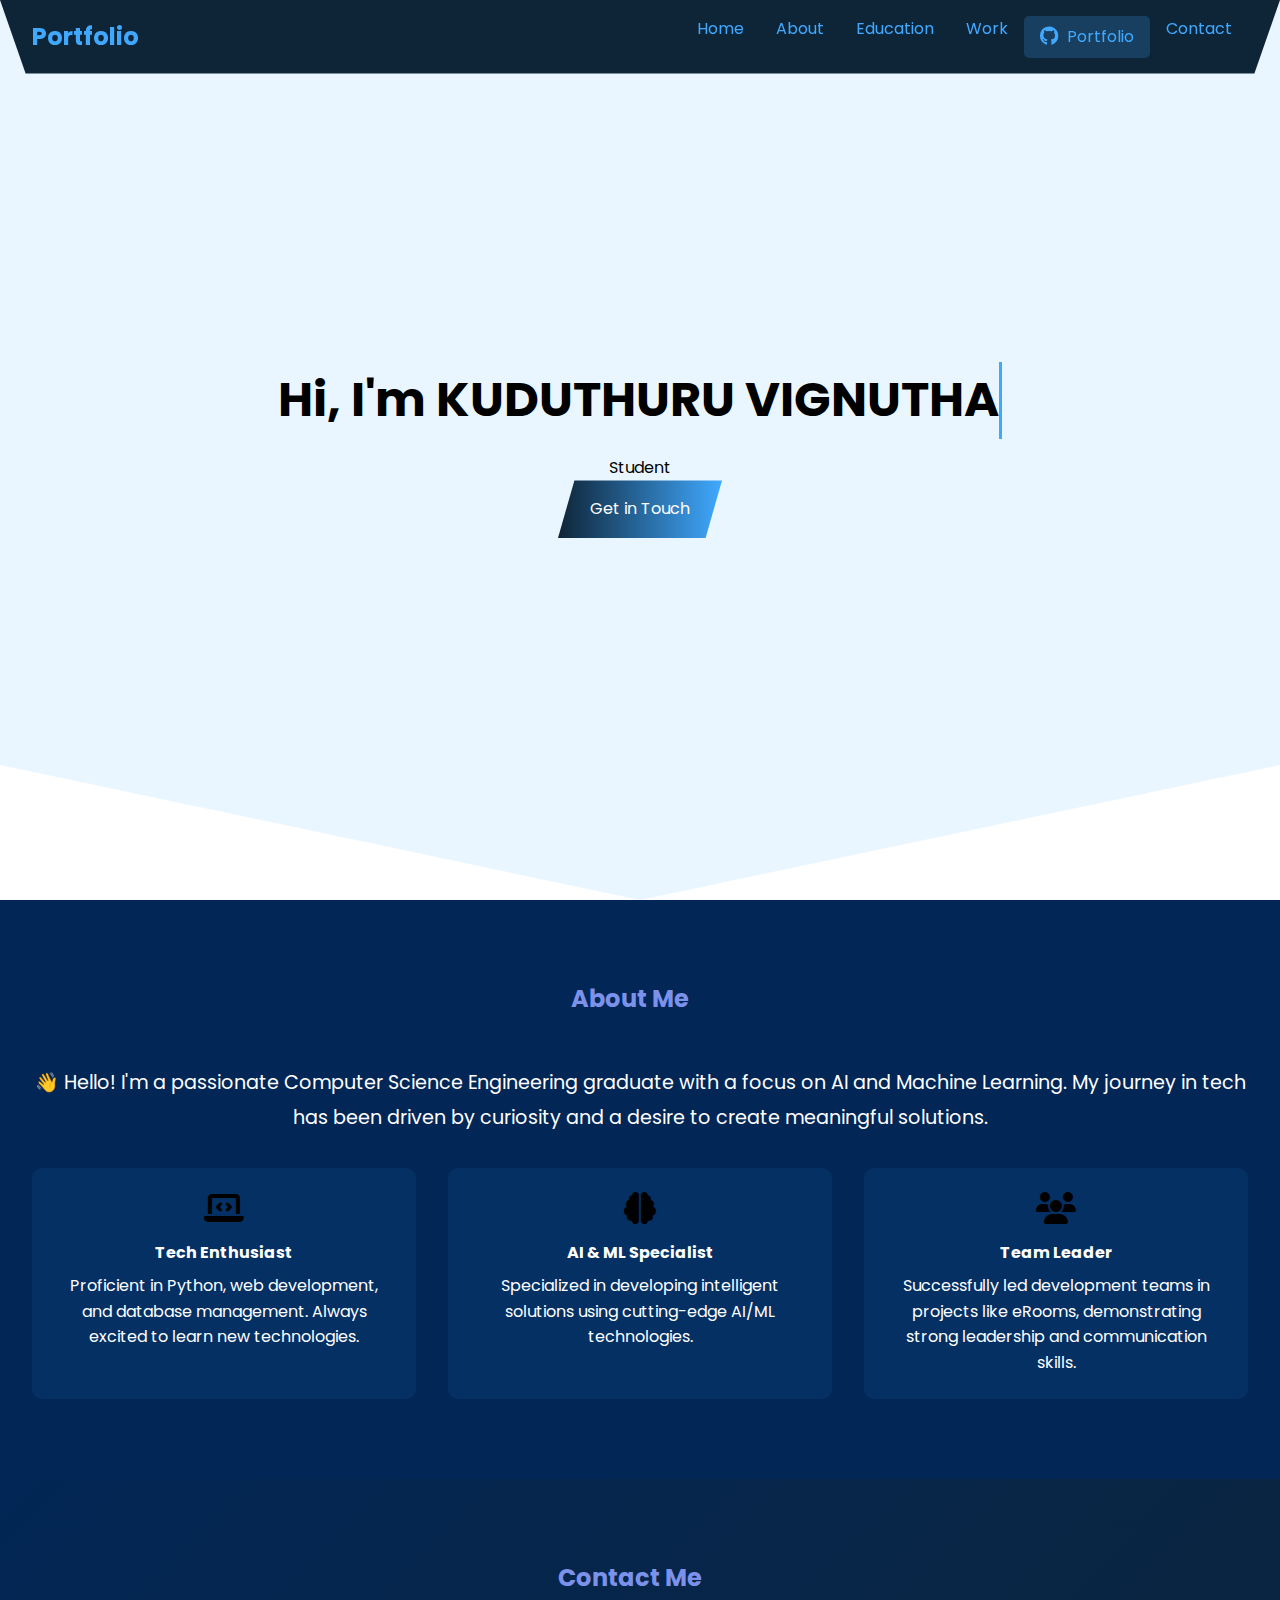
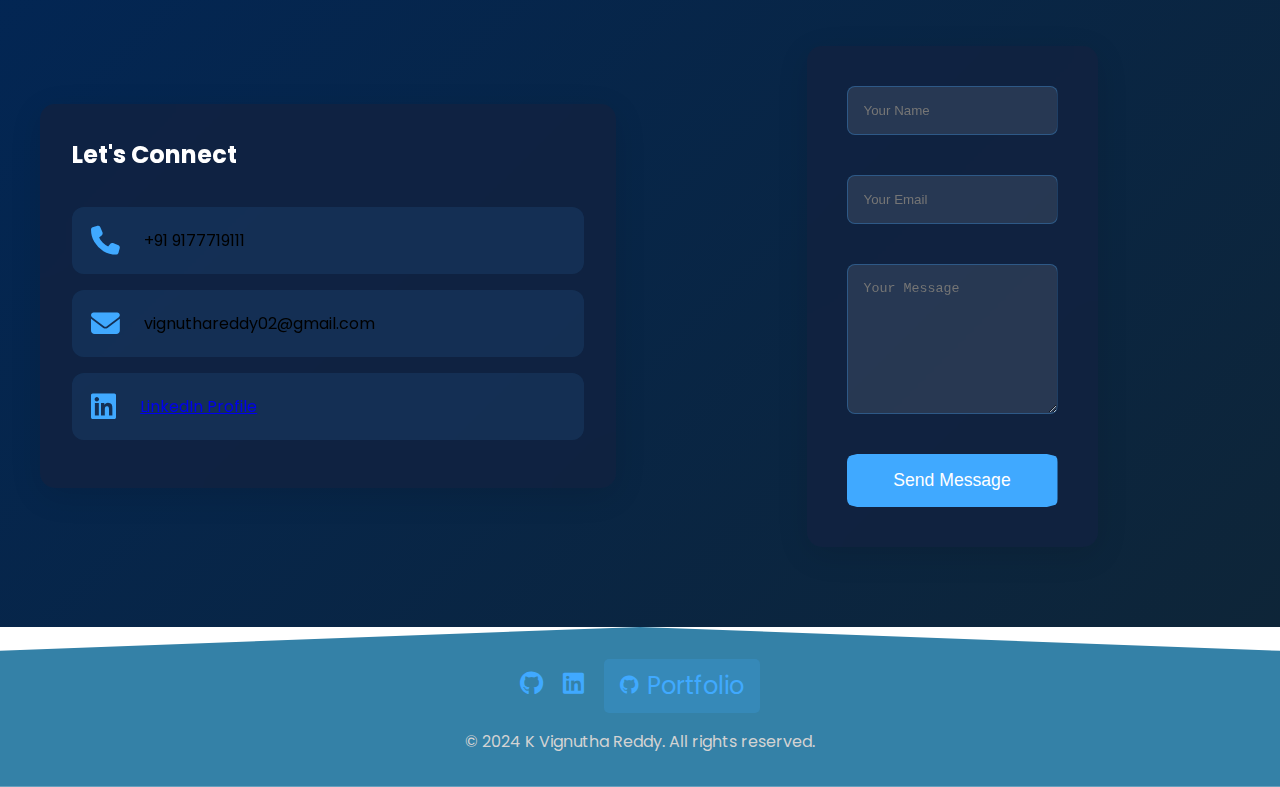
==== index.html @ 3b1d2dd0 "Add files via upload" ====
<!DOCTYPE html>
<html lang="en">
<head>
    <meta charset="UTF-8">
    <meta name="viewport" content="width=device-width, initial-scale=1.0">
    <title>My Portfolio</title>
    <link rel="stylesheet" href="styles.css">
    <link rel="stylesheet" href="https://cdnjs.cloudflare.com/ajax/libs/font-awesome/6.4.0/css/all.min.css">
</head>
<body>
    <!-- Navigation -->
    <nav>
        <div class="logo">Portfolio</div>
        <ul class="nav-links">
            <li><a href="#home">Home</a></li>
            <li><a href="#about">About</a></li>
            <li><a href="education.html">Education</a></li>
            <li><a href="work.html">Work</a></li>
            <li><a href="https://github.com/vignuthaK" target="_blank" class="portfolio-link">
                <i class="fab fa-github"></i> Portfolio
            </a></li>
            <li><a href="#contact">Contact</a></li>
        </ul>
    </nav>

    <!-- Hero Section -->
    <section id="home" class="hero">
        <div class="hero-content">
            <h1>Hi, I'm <span class="highlight">KUDUTHURU VIGNUTHA</span></h1>
            <p>Student</p>
            <a href="#contact" class="cta-button">Get in Touch</a>
        </div>
    </section>

    <!-- About Section -->
    <section id="about" class="about">
        <h2>About Me</h2>
        <div class="about-content">
            <div class="about-text">
                <p>👋 Hello! I'm a passionate Computer Science Engineering graduate with a focus on AI and Machine Learning. My journey in tech has been driven by curiosity and a desire to create meaningful solutions.</p>
                
                <div class="about-highlights">
                    <div class="highlight-item">
                        <i class="fas fa-laptop-code"></i>
                        <h4>Tech Enthusiast</h4>
                        <p>Proficient in Python, web development, and database management. Always excited to learn new technologies.</p>
                    </div>
                    
                    <div class="highlight-item">
                        <i class="fas fa-brain"></i>
                        <h4>AI & ML Specialist</h4>
                        <p>Specialized in developing intelligent solutions using cutting-edge AI/ML technologies.</p>
                    </div>
                    
                    <div class="highlight-item">
                        <i class="fas fa-users"></i>
                        <h4>Team Leader</h4>
                        <p>Successfully led development teams in projects like eRooms, demonstrating strong leadership and communication skills.</p>
                    </div>
                </div>
            </div>
        </div>
    </section>

    <!-- Contact Section -->
     <!-- Contact Section -->
        <!-- Contact Section -->
        <!-- Contact Section -->
        <section id="contact" class="contact">
            <h2>Contact Me</h2>
            <div class="contact-container">
                <div class="contact-info">
                    <h3 class="contact-info-header">Let's Connect</h3>
                    <div class="contact-item">
                        <i class="fas fa-phone"></i>
                        <p>+91 9177719111</p>
                    </div>
                    <div class="contact-item">
                        <i class="fas fa-envelope"></i>
                        <p>vignuthareddy02@gmail.com</p>
                    </div>
                    <div class="contact-item">
                        <i class="fab fa-linkedin"></i>
                        <p><a href="https://www.linkedin.com/in/vignutha-reddy-k-320120270" target="_blank">LinkedIn Profile</a></p>
                    </div>
                </div>
                
                <div class="contact-form">
                    <form id="contactForm">
                        <input type="text" placeholder="Your Name" required>
                        <input type="email" placeholder="Your Email" required>
                        <textarea placeholder="Your Message" rows="6" required></textarea>
                        <button type="submit">Send Message</button>
                    </form>
                </div>
            </div>
        </section>

    <!-- Footer -->
   <!-- Footer -->
   <footer>
    <div class="social-links">
        <a href="https://github.com/vignuthaK" target="_blank"><i class="fab fa-github"></i></a>
        <a href="https://www.linkedin.com/in/vignutha-reddy-k-320120270" target="_blank"><i class="fab fa-linkedin"></i></a>
        <a href="https://github.com/vignuthaK" target="_blank" class="portfolio-link">
            <i class="fab fa-github"></i>
            <span>Portfolio</span>
        </a>
    </div>
    <p>&copy; 2024 K Vignutha Reddy. All rights reserved.</p>
</footer>

    <script src="script.js"></script>
</body>
</html>
---- styles.css ----
/* Reset and base styles */
@import url('https://fonts.googleapis.com/css2?family=Poppins:wght@300;400;500;600;700&family=Roboto+Mono:wght@400;500&display=swap');
@keyframes typing {
    from { width: 0 }
    to { width: 100% }
}

@keyframes blink {
    50% { border-color: transparent }
}

@keyframes float {
    0%, 100% { transform: translateY(0); }
    50% { transform: translateY(-15px); }
}

@keyframes shine {
    0% { background-position: -200% center; }
    100% { background-position: 200% center; }
}

*
 {
    margin: 0;
    padding: 0;
    box-sizing: border-box;
}

body {
    font-family: 'Poppins', sans-serif;
    line-height: 1.6;
    color:#000000;
    background: #FFFFFF;
}

/* Navigation */
nav {
    position: fixed;
    width: 100%;
    background: #0e2538;  /* Fixed missing # in color code */
    padding: 1rem 2rem;
    display: flex;
    justify-content: space-between;
    align-items: center;
    box-shadow: 0 2px 5px rgba(161, 200, 227, 0.2);
    z-index: 1000;
    clip-path: polygon(0 0, 100% 0, 98% 100%, 2% 100%);
}

.logo {
    font-size: 1.5rem;
    font-weight: bold;
    color: #40A9FF;  /* Fixed missing # in color code */
}

.nav-links {
    display: flex;
    list-style: none;
}

.nav-links li a {
    text-decoration: none;
    color: #40A9FF;
    padding: 0.5rem 1rem;
    transition: color 0.3s;
}

.nav-links li a:hover {
    color:#40A9FF;
}

/* Hero Section */
.hero {
    height: 100vh;
    display: flex;
    align-items: center;
    justify-content: center;
    text-align: center;
    background: #EAF6FF;  /* Fixed missing # in color code */
    clip-path: polygon(0 0, 100% 0, 100% 85%, 50% 100%, 0 85%);
}

.hero-content h1 {
    font-size: 3rem;
    margin-bottom: 1rem;
    overflow: hidden;
    white-space: nowrap;
    border-right: 3px solid #40A9FF;
    animation: 
        typing 3.5s steps(40, end),
        blink .75s step-end infinite;
}

.about-highlights {
    display: grid;
    grid-template-columns: repeat(auto-fit, minmax(250px, 1fr));
    gap: 2rem;
    margin-top: 2rem;
}

.highlight-item {
    background:   rgba(27, 135, 223, 0.1);
    padding: 1.5rem;
    border-radius: 10px;
    transition: transform 0.3s ease;
    text-align: center;
    animation: fadeIn 0.8s ease-out;
    animation-fill-mode: both;
}

.highlight-item:hover {
    transform: translateY(-5px);
}

.highlight-item i {
    font-size: 2rem;
    color:40A9FF;
    margin-bottom: 1rem;
    .highlight-item:nth-child(1) { animation-delay: 0.2s; }
    .highlight-item:nth-child(2) { animation-delay: 0.4s; }
    .highlight-item:nth-child(3) { animation-delay: 0.6s; }
}

.highlight-item h4 {
    color: #FFFFFF;;
    margin-bottom: 0.5rem;
}
.highlight-item p {
    color: #FFFFFF;  /* Added white color for highlight item paragraphs */
}

.about-text > p {
    font-size: 1.2rem;
    line-height: 1.8;
    margin-bottom: 1.5rem;
    text-align: center;
    color: #FFFFFF; 
}

.cta-button {
    display: inline-block;
    padding: 1rem 2rem;
    color: #FFFFFF;  /* Changed text color to white for better visibility */
    text-decoration: none;
    clip-path: polygon(10% 0, 100% 0, 90% 100%, 0 100%);
    transition: transform 0.3s;
    background: linear-gradient(90deg, #0e2538, #40A9FF, #0e2538);
    background-size: 200% auto;
    animation: shine 3s linear infinite;
}

.cta-button:hover {
    transform: scale(1.05);
    background: #69B9FF;
    
}
/* Education Section */
.education-grid {
    display: grid;
    grid-template-columns: repeat(auto-fit, minmax(300px, 1fr));
    gap: 2rem;
    margin-top: 2rem;
}
/* Languages Section */
.languages-grid {
    display: grid;
    grid-template-columns: repeat(auto-fit, minmax(200px, 1fr));
    gap: 2rem;
    margin-top: 2rem;
}

.language-card {
    background: #112240;
    padding: 1.5rem;
    border-radius: 10px;
    text-align: center;
    transition: all 0.3s ease;
    position: relative;
    overflow: hidden;
}

.language-card:hover {
    transform: translateY(-5px);
    box-shadow: 0 10px 20px rgba(64, 169, 255, 0.2);
}

.language-card i {
    font-size: 2.5rem;
    color: #40A9FF;
    margin-bottom: 1rem;
}

.language-card h3 {
    color: #FFFFFF;
    margin-bottom: 0.5rem;
}

.language-card p {
    color: #A8B2D1;
    font-size: 0.9rem;
}
/* Hobbies Section */
.hobbies-grid {
    display: grid;
    grid-template-columns: repeat(auto-fit, minmax(220px, 1fr));
    gap: 2rem;
    margin-top: 2rem;
}

.hobby-card {
    background: #112240;
    padding: 2rem;
    border-radius: 10px;
    text-align: center;
    transition: all 0.3s ease;
    position: relative;
    overflow: hidden;
}

.hobby-card:hover {
    transform: translateY(-5px);
    box-shadow: 0 15px 25px rgba(64, 169, 255, 0.2);
}

.hobby-card i {
    font-size: 2.5rem;
    color: #40A9FF;
    margin-bottom: 1rem;
    transition: transform 0.3s ease;
}

.hobby-card:hover i {
    transform: scale(1.1);
}

.hobby-card h3 {
    color: #FFFFFF;
    margin-bottom: 0.5rem;
}

.hobby-card p {
    color: #A8B2D1;
    font-size: 0.9rem;
}

.hobby-card::after {
    content: '';
    position: absolute;
    bottom: 0;
    left: 0;
    width: 100%;
    height: 3px;
    background: linear-gradient(90deg, #40A9FF, transparent);
    transform: scaleX(0);
    transform-origin: left;
    transition: transform 0.3s ease;
}
/* Strengths Section */
.strengths-grid {
    display: grid;
    grid-template-columns: repeat(auto-fit, minmax(250px, 1fr));
    gap: 2rem;
    margin-top: 2rem;
}

.strength-card {
    background: #112240;
    padding: 2rem;
    border-radius: 10px;
    text-align: center;
    transition: all 0.3s ease;
    position: relative;
    overflow: hidden;
}

.strength-card:hover {
    transform: translateY(-5px);
    box-shadow: 0 15px 25px rgba(64, 169, 255, 0.2);
}

.strength-card i {
    font-size: 2.5rem;
    color: #40A9FF;
    margin-bottom: 1rem;
    transition: transform 0.3s ease;
}

.strength-card:hover i {
    transform: rotate(360deg);
    transition: transform 0.8s ease;
}

.strength-card h3 {
    color: #FFFFFF;
    margin-bottom: 1rem;
    position: relative;
}

.strength-card p {
    color: #A8B2D1;
    font-size: 0.95rem;
    line-height: 1.6;
}

.strength-card::before {
    content: '';
    position: absolute;
    top: 0;
    left: 0;
    width: 100%;
    height: 3px;
    background: linear-gradient(to right, #40A9FF, transparent);
}
.hobby-card:hover::after {
    transform: scaleX(1);
}
.education-card {
    background: #112240;
    padding: 2rem;
    border-radius: 10px;
    text-align: center;
    transition: transform 0.3s ease;
    position: relative;
    overflow: hidden;
}

.education-card:hover {
    transform: translateY(-10px);
    box-shadow: 0 20px 30px rgba(64, 169, 255, 0.2);
}

.education-card i {
    font-size: 3rem;
    color: #40A9FF;
    margin-bottom: 1rem;
}

.education-card h3 {
    color: #FFFFFF;
    margin-bottom: 1rem;
}

.education-card p {
    color: #A8B2D1;
    margin-bottom: 0.5rem;
}

.education-year {
    font-weight: bold;
    color: #40A9FF;
    margin-top: 1rem;
}

.education-grade {
    color: #64FFDA;
    font-weight: bold;
}
/* Sections */
section {
    padding: 5rem 2rem;
     background: #022655;
}

h2 {
    text-align: center;
    margin-bottom: 3rem;
    color: #7c92ea;  /* Changed from #1E1E1E to white */
    position: relative;
}

h2::after {
    content: '';
    position: relative;
    padding-left: 20px;
    left: 50%;
    transform: translateX(-50%);
    width: 100px;
    height: 3px;
    background: #40A9FF;
    clip-path: polygon(0 0, 100% 0, 90% 100%, 10% 100%);
}

/* Projects */
.project-grid {
    display: grid;
    grid-template-columns: repeat(auto-fit, minmax(300px, 1fr));
    gap: 2rem;
}

.project-card {
    background: #0765b1;
    clip-path: polygon(2% 0, 98% 0, 100% 2%, 100% 98%, 98% 100%, 2% 100%, 0 98%, 0 2%);
    overflow: hidden;
    transition: transform 0.3s;
    transition: all 0.3s ease;
}

.project-card img {
    width: 100%;
    height: 200px;
    object-fit: cover;
}

.project-card h3 {
    padding: 1rem;
    color: #40A9FF;
}

.project-card p {
    padding: 0 1rem 1rem;
}

.project-links a {
    text-decoration: none;
    color:#FFFFFF;
}

/* Skills */
.skills-grid {
    display: grid;
    grid-template-columns: repeat(auto-fit, minmax(120px, 1fr));
    gap: 2rem;
    text-align: center;
}

.skill-card {
    background: #2773a9;
    padding: 1.5rem;
    clip-path: polygon(10% 0, 90% 0, 100% 10%, 100% 90%, 90% 100%, 10% 100%, 0 90%, 0 10%);
    
}

.skill-card i {
    font-size: 3rem;
    color: 40A9FF;
    transition: transform 0.3s ease;
}
.portfolio-link {
    text-decoration: none;
    color: #FFFFFF;
    background: rgba(64, 169, 255, 0.2);
    padding: 0.5rem 1rem;
    border-radius: 5px;
    transition: all 0.3s ease;
    display: inline-flex;
    align-items: center;
    gap: 0.5rem;
}

.portfolio-link:hover {
    background: rgba(64, 169, 255, 0.4);
    transform: translateY(-2px);
}

.portfolio-link i {
    font-size: 1.2rem;
}
.certificates {
    padding: 5rem 2rem;
}

.certificates-grid {
    display: grid;
    grid-template-columns: repeat(auto-fit, minmax(280px, 1fr));
    gap: 2rem;
    margin-top: 3rem;
}

.certificate-card {
    background: #055486;
    padding: 2rem;
    border-radius: 10px;
    text-align: center;
    transition: all 0.5s ease;
    position: relative;
    overflow: hidden;
}

.certificate-card:hover {
    transform: translateY(-10px) scale(1.02);
    box-shadow: 0 20px 30px rgba(64, 169, 255, 0.2);
}

.certificate-card i {
    font-size: 3rem;
    color: #40A9FF;
    margin-bottom: 1rem;
}

.certificate-card h3 {
    color: 40A9FF;
    margin-bottom: 0.5rem;
}

.certificate-card p {
    color: #40A9FF;
    font-size: 0.9rem;
}

.certificate-date {
    margin-top: 1rem;
    color: #E0E0E0;
    font-weight: bold;
}

.certificate-card::before {
    content: '';
    position: absolute;
    top: 0;
    left: 0;
    width: 100%;
    height: 2px;
    background: linear-gradient(90deg, transparent, #4d52e4, transparent);
}

/* Contact Form */
.contact-form {
    max-width: 600px;
    margin: 0 auto;
}

form {
    display: flex;
    flex-direction: column;
    gap: 1rem;
}

input, textarea {
    padding: 0.8rem;
    background: #0c1d9c;
    border:  1px solid #0e5884;
    color: #D3D3D3;;
    clip-path: polygon(2% 0, 98% 0, 100% 2%, 100% 98%, 98% 100%, 2% 100%, 0 98%, 0 2%);
}

textarea {
    height: 150px;
}

button {
    padding: 1rem;
    background:  #053ce2;
    color: #D3D3D3;
    border: none;
    clip-path: polygon(5% 0, 95% 0, 100% 5%, 100% 95%, 95% 100%, 5% 100%, 0 95%, 0 5%);
    cursor: pointer;
    transition: transform 0.3s;
}

button:hover {
    transform: scale(1.02);
    background: #40A9FF;
}

/* Footer */
footer {
    background: #3481a7;
    color: #D3D3D3;
    text-align: center;
    padding: 2rem;
    clip-path: polygon(0 15%, 50% 0, 100% 15%, 100% 100%, 0 100%);
}

.social-links {
    margin-bottom: 1rem;
}

.social-links a {
    color: #40A9FF;
    font-size: 1.5rem;
    margin: 0 0.5rem;
    transition: transform 0.3s;
    position: relative;
    overflow: hidden;

}
.social-links a::after {
    content: '';
    position: absolute;
    bottom: 0;
    left: 0;
    width: 100%;
    height: 2px;
    background: #40A9FF;
    transform: scaleX(0);
    transform-origin: right;
    transition: transform 0.3s ease;
}

.social-links a:hover::after {
    transform: scaleX(1);
    transform-origin: left;
}
.social-links a:hover {
    transform: scale(1.2);
    color: #0d2d7d;
}
/* Contact Section */
.contact {
    background: linear-gradient(135deg, #022655 0%, #0e2538 100%);
    padding: 5rem 2rem;
}

.contact-container {
    max-width: 1200px;
    margin: 0 auto;
    display: grid;
    grid-template-columns: 1fr 1fr;
    gap: 3rem;
    align-items: center;
}

.contact-info {
    background: rgba(17, 34, 64, 0.8);
    padding: 2rem;
    border-radius: 15px;
    backdrop-filter: blur(10px);
    box-shadow: 0 8px 32px rgba(0, 0, 0, 0.1);
}

.contact-info-header {
    color: #FFFFFF;
    font-size: 1.5rem;
    margin-bottom: 2rem;
    text-align: left;
}

.contact-item {
    display: flex;
    align-items: center;
    gap: 1.5rem;
    padding: 1.2rem;
    background: rgba(64, 169, 255, 0.1);
    border-radius: 12px;
    margin-bottom: 1rem;
    transition: all 0.3s ease;
}

.contact-item:hover {
    transform: translateX(10px);
    background: rgba(64, 169, 255, 0.2);
}

.contact-item i {
    font-size: 1.8rem;
    color: #40A9FF;
    transition: transform 0.3s ease;
}

.contact-item:hover i {
    transform: scale(1.1);
}

.contact-form {
    background: rgba(17, 34, 64, 0.8);
    padding: 2.5rem;
    border-radius: 15px;
    backdrop-filter: blur(10px);
    box-shadow: 0 8px 32px rgba(0, 0, 0, 0.1);
}

.contact-form input,
.contact-form textarea {
    width: 100%;
    padding: 1rem;
    margin-bottom: 1.5rem;
    background: rgba(255, 255, 255, 0.1);
    border: 1px solid rgba(64, 169, 255, 0.3);
    border-radius: 8px;
    color: #FFFFFF;
    transition: all 0.3s ease;
}

.contact-form input:focus,
.contact-form textarea:focus {
    border-color: #40A9FF;
    outline: none;
    background: rgba(255, 255, 255, 0.15);
}

.contact-form button {
    width: 100%;
    padding: 1rem;
    background: #40A9FF;
    color: #FFFFFF;
    border: none;
    border-radius: 8px;
    font-size: 1.1rem;
    cursor: pointer;
    transition: all 0.3s ease;
}

.contact-form button:hover {
    background: #2b90e5;
    transform: translateY(-2px);
}

@media (max-width: 768px) {
    .contact-container {
        grid-template-columns: 1fr;
    }
}
/* Responsive Design */
@media (max-width: 768px) {
    nav {
        flex-direction: column;
        padding: 1rem;
        clip-path: none;
    }

    .nav-links {
        margin-top: 1rem;
    }

    .hero-content h1 {
        font-size: 2rem;
    }

    .hero {
        clip-path: polygon(0 0, 100% 0, 100% 90%, 50% 100%, 0 90%);
    }
}
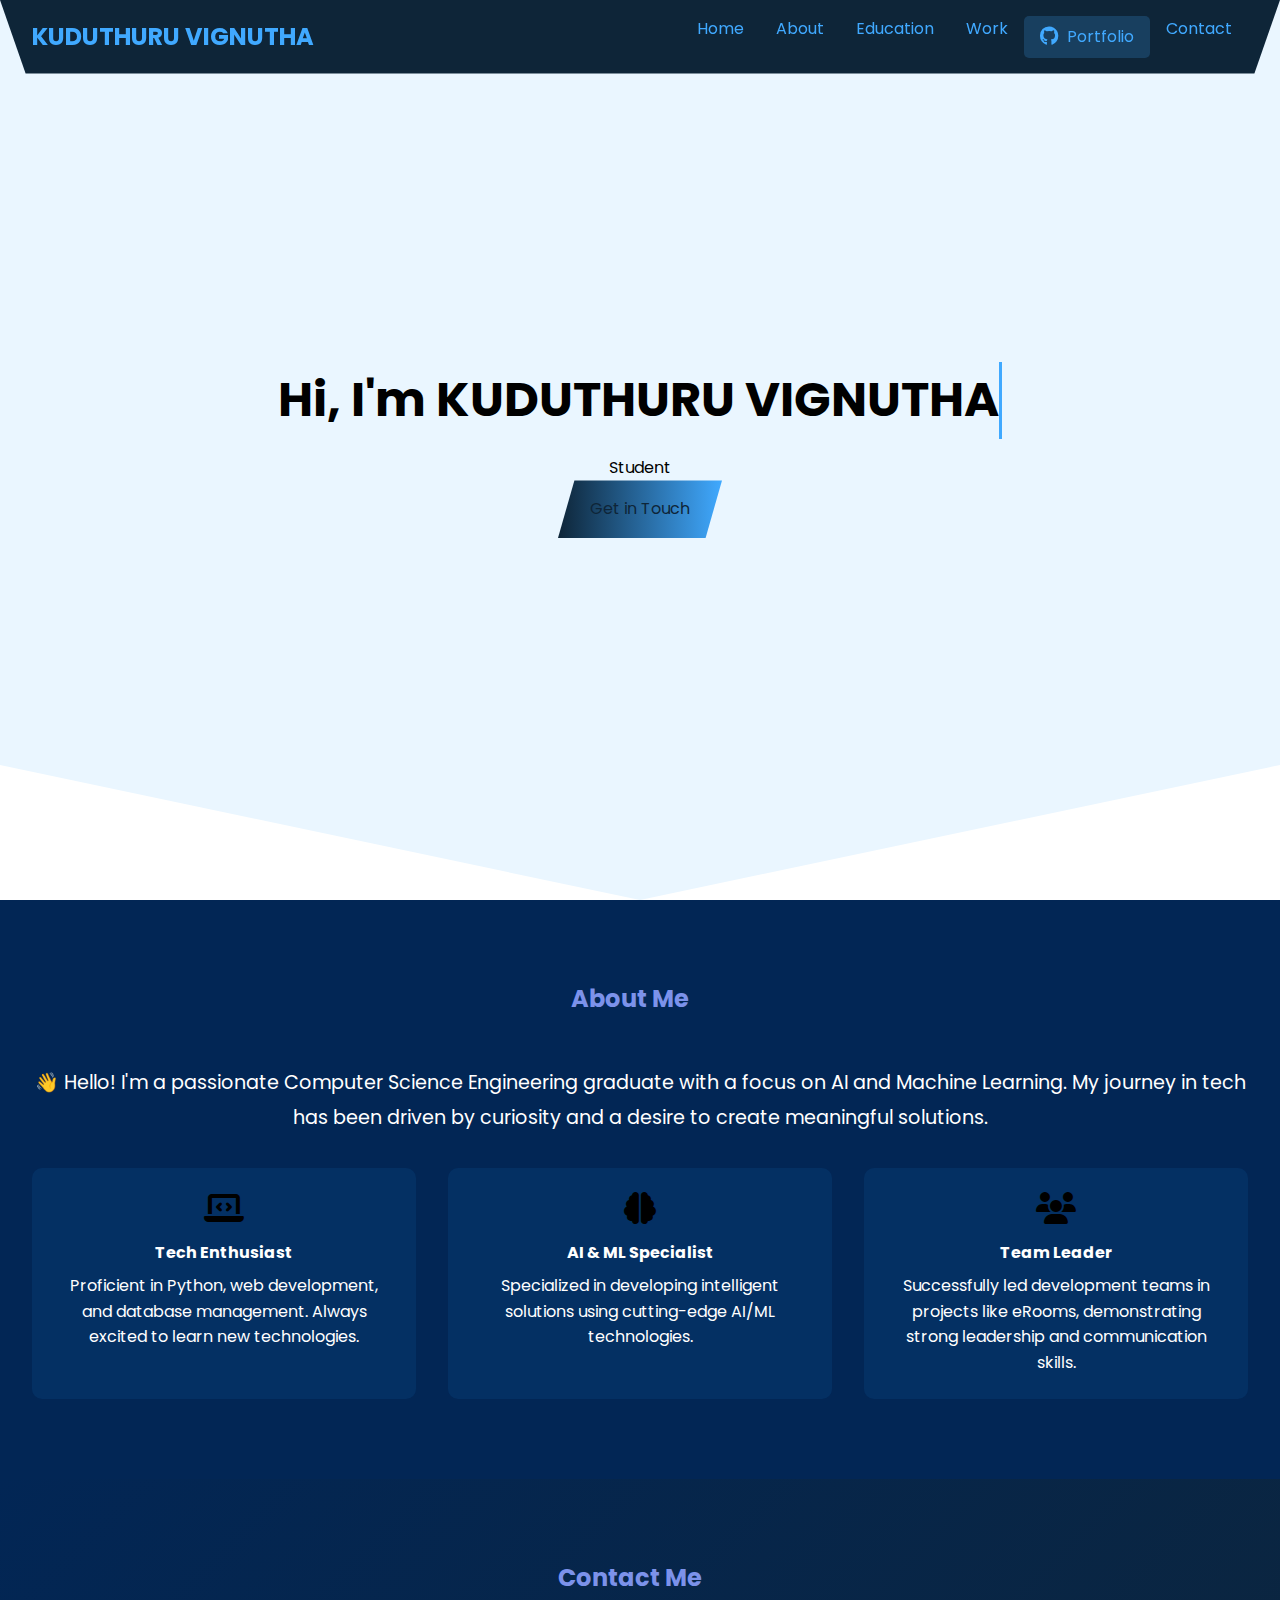
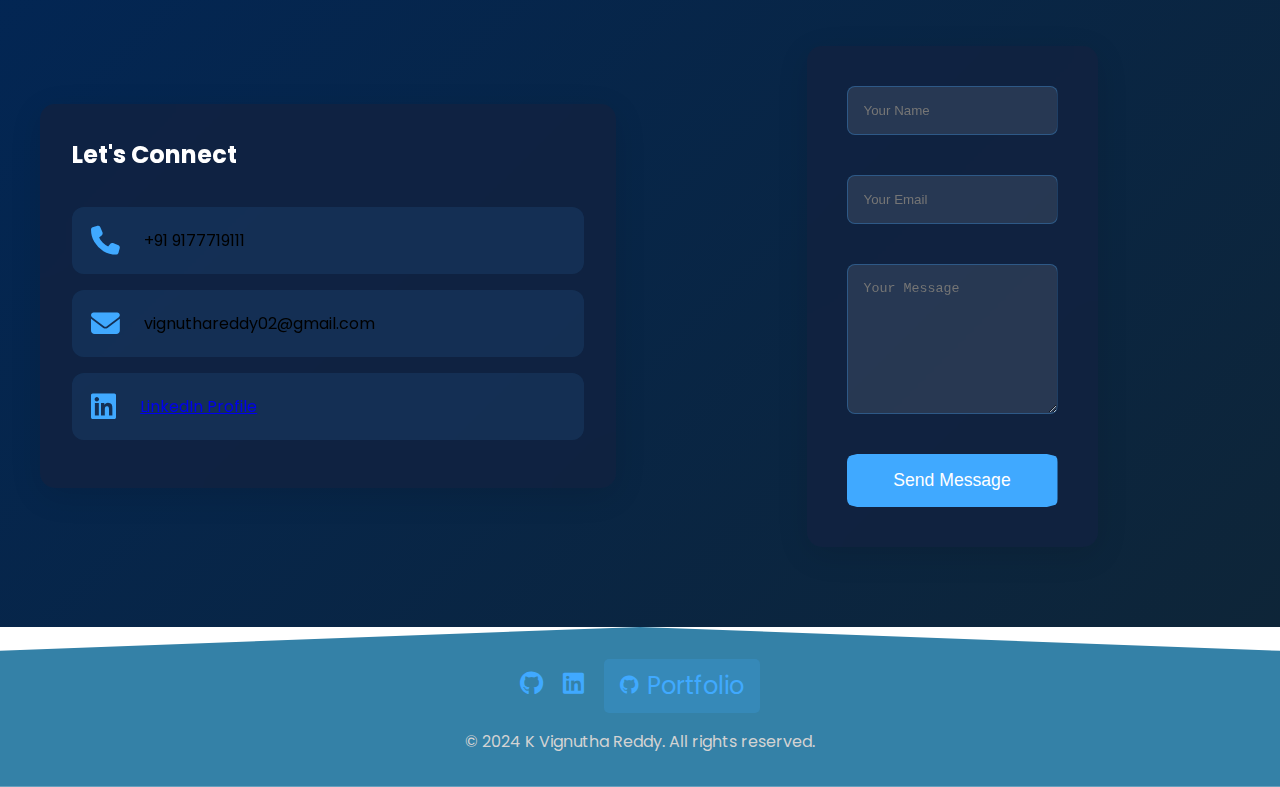
==== commit 1caf2ca9: "index.html" ====
--- a/index.html
+++ b/index.html
@@ -10,7 +10,7 @@
 <body>
     <!-- Navigation -->
     <nav>
-        <div class="logo">Portfolio</div>
+        <div class="logo">KUDUTHURU VIGNUTHA</div>
         <ul class="nav-links">
             <li><a href="#home">Home</a></li>
             <li><a href="#about">About</a></li>
@@ -62,9 +62,7 @@
         </div>
     </section>
 
-    <!-- Contact Section -->
-     <!-- Contact Section -->
-        <!-- Contact Section -->
+ 
         <!-- Contact Section -->
         <section id="contact" class="contact">
             <h2>Contact Me</h2>
@@ -96,7 +94,6 @@
             </div>
         </section>
 
-    <!-- Footer -->
    <!-- Footer -->
    <footer>
     <div class="social-links">
@@ -112,4 +109,4 @@
 
     <script src="script.js"></script>
 </body>
-</html>+</html>
--- a/styles.css
+++ b/styles.css
@@ -46,7 +46,69 @@
     z-index: 1000;
     clip-path: polygon(0 0, 100% 0, 98% 100%, 2% 100%);
 }
-
+/* Navigation */
+nav {
+    position: fixed;
+    width: 100%;
+    background: #0e2538;
+    padding: 1rem 2rem;
+    display: flex;
+    justify-content: space-between;
+    align-items: center;
+    z-index: 1000;
+}
+
+.menu-toggle {
+    display: none;
+    font-size: 1.5rem;
+    cursor: pointer;
+    color: #40A9FF;
+    position: absolute;
+    right: 2rem;
+    top: 50%;
+    transform: translateY(-50%);
+}
+
+@media (max-width: 768px) {
+    .menu-toggle {
+        display: block;
+    }
+
+    .nav-links {
+        display: none;
+        position: absolute;
+        top: 100%;
+        right: 0;
+        background: #0e2538;
+        padding: 1rem;
+        border-radius: 0 0 10px 10px;
+        box-shadow: 0 4px 6px rgba(0, 0, 0, 0.1);
+        min-width: 200px;
+    }
+
+    .nav-links.active {
+        display: flex;
+        flex-direction: column;
+    }
+
+    .nav-links li {
+        margin: 0.5rem 0;
+        width: 100%;
+        text-align: center;
+    }
+
+    .nav-links li a {
+        display: block;
+        padding: 0.8rem;
+        color: #40A9FF;
+        transition: background-color 0.3s;
+    }
+
+    .nav-links li a:hover {
+        background: rgba(64, 169, 255, 0.1);
+        border-radius: 5px;
+    }
+}
 .logo {
     font-size: 1.5rem;
     font-weight: bold;
@@ -140,7 +202,8 @@
 .cta-button {
     display: inline-block;
     padding: 1rem 2rem;
-    color: #FFFFFF;  /* Changed text color to white for better visibility */
+    background: #0e2538;
+    color: #0e2538;
     text-decoration: none;
     clip-path: polygon(10% 0, 100% 0, 90% 100%, 0 100%);
     transition: transform 0.3s;
@@ -446,12 +509,190 @@
     align-items: center;
     gap: 0.5rem;
 }
-
+/* Resume Section */
+.resume-section {
+    text-align: center;
+    padding: 4rem 2rem;
+}
+
+.resume-container {
+    max-width: 600px;
+    margin: 0 auto;
+    background: rgba(17, 34, 64, 0.8);
+    padding: 2rem;
+    border-radius: 15px;
+    box-shadow: 0 8px 32px rgba(0, 0, 0, 0.1);
+}
+
+.resume-container p {
+    color: #FFFFFF;
+    margin-bottom: 2rem;
+    font-size: 1.1rem;
+}
+
+.resume-download-btn {
+    display: inline-flex;
+    align-items: center;
+    gap: 0.8rem;
+    padding: 1rem 2rem;
+    background: #40A9FF;
+    color: #FFFFFF;
+    text-decoration: none;
+    border-radius: 8px;
+    transition: all 0.3s ease;
+}
+
+.resume-download-btn:hover {
+    background: #2b90e5;
+    transform: translateY(-2px);
+}
+
+.resume-download-btn i {
+    font-size: 1.2rem;
+}
 .portfolio-link:hover {
     background: rgba(64, 169, 255, 0.4);
     transform: translateY(-2px);
 }
-
+/* Responsive Design */
+@media (max-width: 768px) {
+    /* Navigation */
+    nav {
+        padding: 1rem;
+    }
+
+    .nav-links {
+        display: none;
+        width: 100%;
+        flex-direction: column;
+        text-align: center;
+        position: absolute;
+        top: 100%;
+        left: 0;
+        background: #0e2538;
+        padding: 1rem 0;
+    }
+
+    .nav-links.active {
+        display: flex;
+    }
+
+    .nav-links li {
+        margin: 0.5rem 0;
+    }
+
+    /* Grid layouts */
+    .skills-grid,
+    .project-grid,
+    .certificates-grid {
+        grid-template-columns: 1fr;
+        gap: 1.5rem;
+    }
+
+    /* Cards */
+    .skill-card,
+    .project-card,
+    .certificate-card {
+        padding: 1.5rem;
+    }
+.menu-toggle {
+    display: none;
+    font-size: 1.5rem;
+    cursor: pointer;
+    color: #40A9FF;
+}
+
+@media (max-width: 768px) {
+    .menu-toggle {
+        display: block;
+    }
+
+    .nav-links {
+        display: none;
+        width: 100%;
+        position: absolute;
+        top: 100%;
+        left: 0;
+        background: #0e2538;
+        padding: 1rem;
+        flex-direction: column;
+        align-items: center;
+    }
+
+    .nav-links.active {
+        display: flex;
+    }
+
+    .nav-links li {
+        margin: 1rem 0;
+    }
+}/* Navigation */
+.menu-toggle {
+    display: none;
+    font-size: 1.5rem;
+    cursor: pointer;
+    color: #40A9FF;
+}
+
+@media (max-width: 768px) {
+    .menu-toggle {
+        display: block;
+        position: absolute;
+        right: 1rem;
+        top: 1rem;
+    }
+
+    nav {
+        padding: 1rem;
+    }
+
+    .nav-links {
+        display: none;
+        width: 100%;
+        position: absolute;
+        top: 100%;
+        left: 0;
+        background: #0e2538;
+        padding: 1rem;
+        flex-direction: column;
+        align-items: center;
+        z-index: 1000;
+    }
+
+    .nav-links.active {
+        display: flex;
+    }
+
+    .nav-links li {
+        margin: 0.8rem 0;
+        width: 100%;
+        text-align: center;
+    }
+
+    .nav-links li a {
+        display: block;
+        padding: 0.8rem;
+        font-size: 1.1rem;
+        border-radius: 5px;
+        transition: background-color 0.3s;
+    }
+
+    .nav-links li a:hover {
+        background: rgba(64, 169, 255, 0.1);
+    }
+}
+    /* Resume section */
+    .resume-container {
+        padding: 1.5rem;
+        margin: 0 1rem;
+    }
+
+    .resume-download-btn {
+        padding: 0.8rem 1.5rem;
+        width: 100%;
+        justify-content: center;
+    }
+}
 .portfolio-link i {
     font-size: 1.2rem;
 }
@@ -719,4 +960,4 @@
     .hero {
         clip-path: polygon(0 0, 100% 0, 100% 90%, 50% 100%, 0 90%);
     }
-}+}
